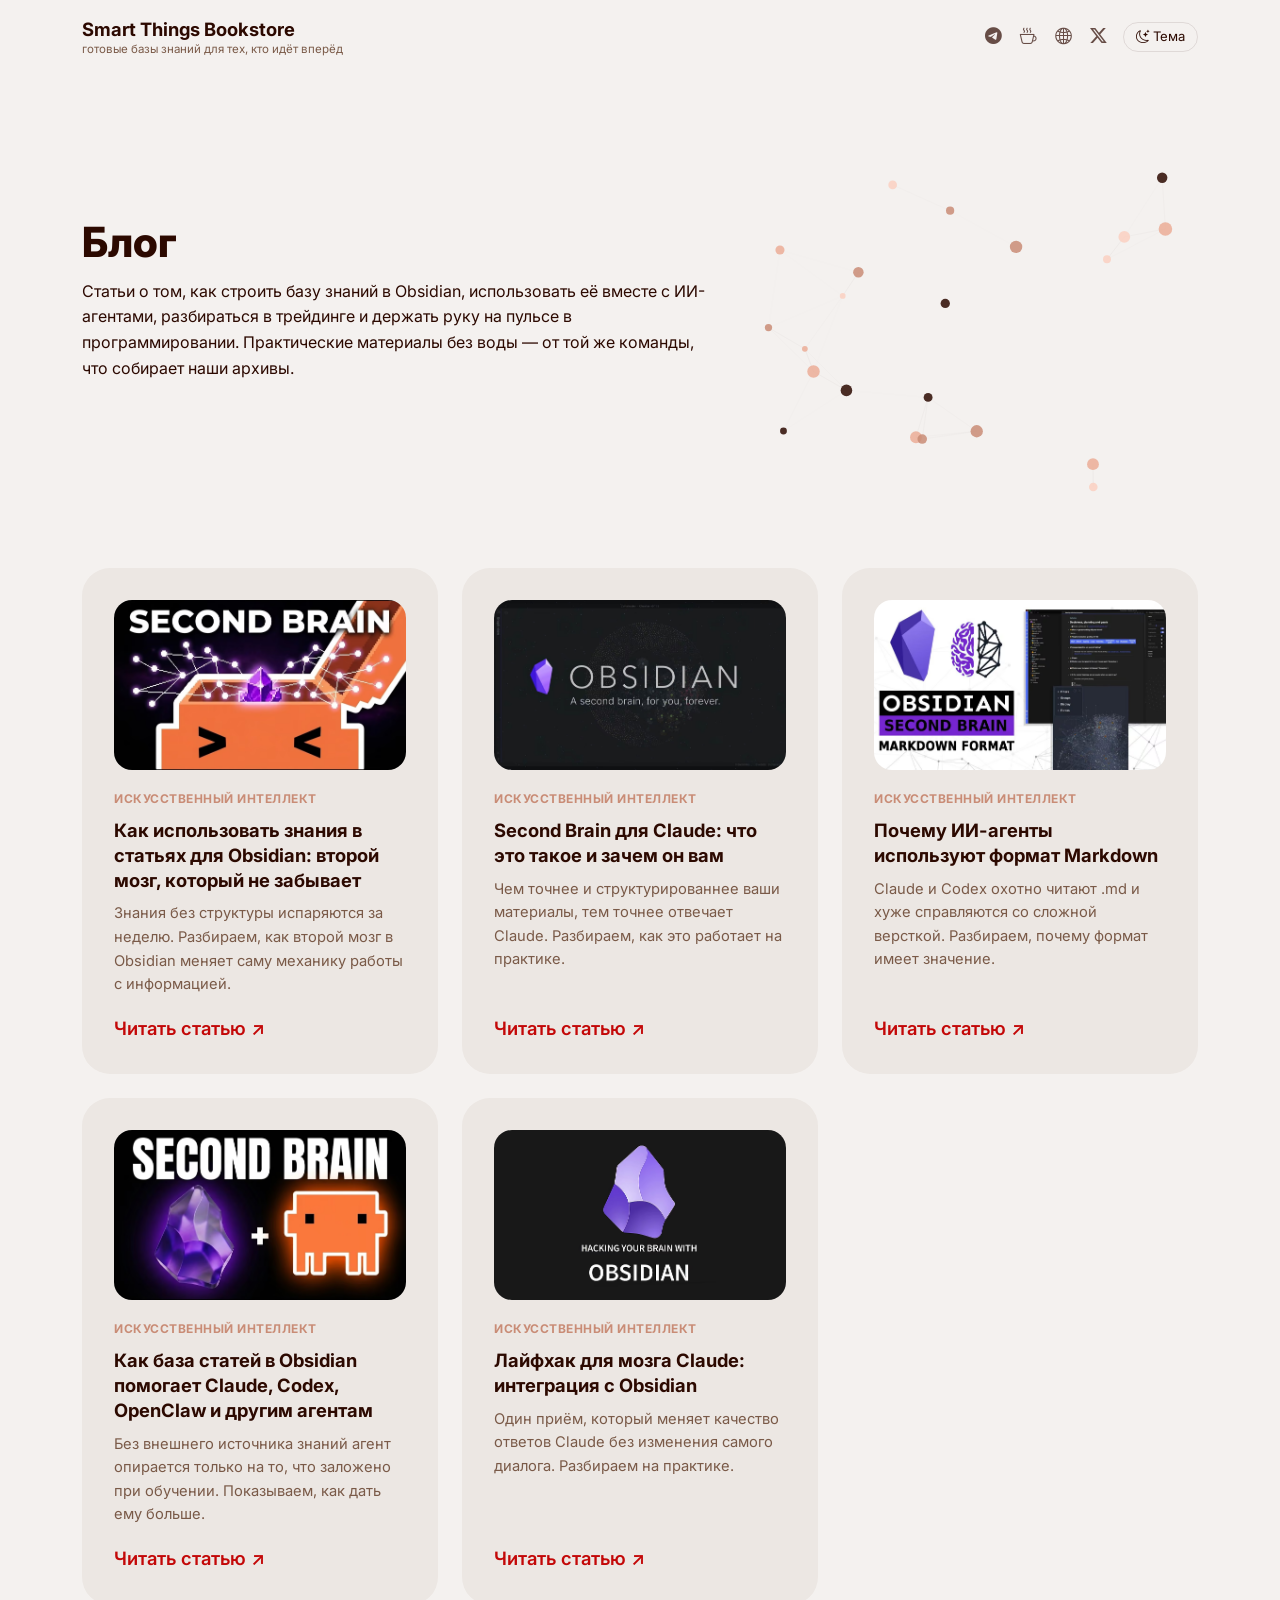
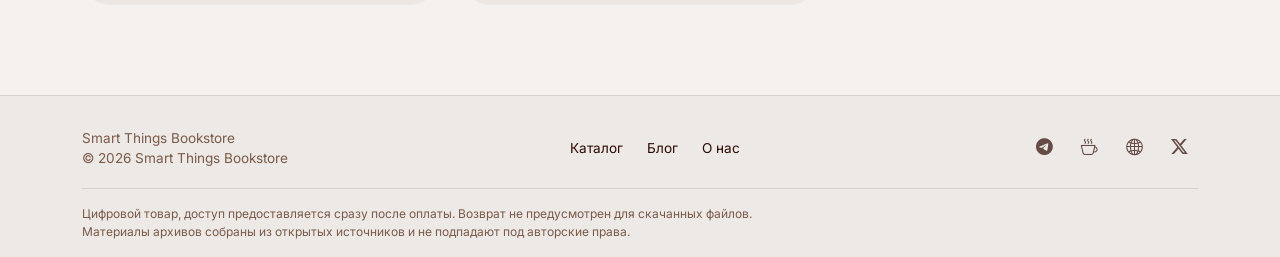
==== blog/index.html @ 9b72b2f5 "Summary Blog building 01" ====
<!DOCTYPE html>
<html lang="ru">
<head>
<!-- Google Tag Manager -->
<script>(function(w,d,s,l,i){w[l]=w[l]||[];w[l].push({'gtm.start':
new Date().getTime(),event:'gtm.js'});var f=d.getElementsByTagName(s)[0],
j=d.createElement(s),dl=l!='dataLayer'?'&l='+l:'';j.async=true;j.src=
'https://www.googletagmanager.com/gtm.js?id='+i+dl;f.parentNode.insertBefore(j,f);
})(window,document,'script','dataLayer','GTM-MWCF3CTQ');</script>
<!-- End Google Tag Manager -->
<!-- Google tag (gtag.js) -->
<script async src="https://www.googletagmanager.com/gtag/js?id=G-NZB8XPNJS3"></script>
<script>
  window.dataLayer = window.dataLayer || [];
  function gtag(){dataLayer.push(arguments);}
  gtag('js', new Date());
  gtag('config', 'G-NZB8XPNJS3');
</script>
<meta charset="UTF-8">
<meta name="viewport" content="width=device-width, initial-scale=1.0">
<script>document.documentElement.setAttribute('data-theme', localStorage.getItem('theme') || 'light');</script>
<title>Блог Smart Things Bookstore — статьи об ИИ, трейдинге и программировании</title>
<meta name="description" content="Блог Smart Things Bookstore: практические статьи об искусственном интеллекте, Obsidian, трейдинге и программировании.">
<link rel="icon" type="image/png" href="/img/favicon-96x96.png" sizes="96x96" />
<link rel="icon" type="image/svg+xml" href="/img/favicon.svg" />
<link rel="shortcut icon" href="/img/favicon.ico" />
<link rel="apple-touch-icon" sizes="180x180" href="/img/apple-touch-icon.png" />
<meta name="apple-mobile-web-app-title" content="eBook RU" />
<link rel="manifest" href="/img/site.webmanifest" />
<link rel="preconnect" href="https://fonts.googleapis.com">
<link rel="preconnect" href="https://fonts.gstatic.com" crossorigin>
<link href="https://fonts.googleapis.com/css2?family=Inter:wght@400;500;600;700;800&display=optional" rel="stylesheet">
<link href="https://cdn.jsdelivr.net/npm/bootstrap@5.3.3/dist/css/bootstrap.min.css" rel="stylesheet">
<link rel="stylesheet" href="https://cdn.jsdelivr.net/npm/bootstrap-icons@1.11.3/font/bootstrap-icons.css">
<link rel="stylesheet" href="../style.css">
<script type="application/ld+json">
{
  "@context": "https://schema.org",
  "@graph": [
    {
      "@type": "Blog",
      "name": "Блог Smart Things Bookstore",
      "url": "https://ebookru.github.io/blog/index.html"
    },
    {
      "@type": "BreadcrumbList",
      "itemListElement": [
        { "@type": "ListItem", "position": 1, "name": "Каталог", "item": "https://ebookru.github.io/" },
        { "@type": "ListItem", "position": 2, "name": "Блог", "item": "https://ebookru.github.io/blog/index.html" }
      ]
    },
    {
      "@type": "ItemList",
      "itemListElement": [
        { "@type": "ListItem", "position": 1, "url": "https://ebookru.github.io/blog/01-vtoroy-mozg-obsidian.html", "name": "Как использовать знания в статьях для Obsidian: второй мозг, который не забывает" },
        { "@type": "ListItem", "position": 2, "url": "https://ebookru.github.io/blog/02-second-brain-claude.html", "name": "Second Brain для Claude: что это такое и зачем он вам" },
        { "@type": "ListItem", "position": 3, "url": "https://ebookru.github.io/blog/03-md-format-ii-agenty.html", "name": "Почему ИИ-агенты используют формат Markdown" },
        { "@type": "ListItem", "position": 4, "url": "https://ebookru.github.io/blog/04-baza-statey-dlya-agentov.html", "name": "Как база статей в Obsidian помогает Claude, Codex, OpenClaw и другим агентам" },
        { "@type": "ListItem", "position": 5, "url": "https://ebookru.github.io/blog/05-layfhak-claude-obsidian.html", "name": "Лайфхак для мозга Claude: интеграция с Obsidian" }
      ]
    }
  ]
}
</script>
<!-- Yandex.Metrika counter -->
<script type="text/javascript">
    (function(m,e,t,r,i,k,a){
        m[i]=m[i]||function(){(m[i].a=m[i].a||[]).push(arguments)};
        m[i].l=1*new Date();
        for (var j = 0; j < document.scripts.length; j++) {if (document.scripts[j].src === r) { return; }}
        k=e.createElement(t),a=e.getElementsByTagName(t)[0],k.async=1,k.src=r,a.parentNode.insertBefore(k,a)
    })(window, document,'script','https://mc.webvisor.org/metrika/tag_ww.js?id=110765491', 'ym');

    ym(110765491, 'init', {ssr:true, webvisor:true, clickmap:true, ecommerce:"dataLayer", referrer: document.referrer, url: location.href, accurateTrackBounce:true, trackLinks:true});
</script>
<noscript><div><img src="https://mc.yandex.ru/watch/110765491" style="position:absolute; left:-9999px;" alt="" /></div></noscript>
<!-- /Yandex.Metrika counter -->
</head>
<body itemscope itemtype="https://schema.org/Blog">
<meta itemprop="keywords" content="блог smart things bookstore, статьи об искусственном интеллекте, obsidian vault, second brain obsidian, промпты для ии агентов, ии агенты обучение, монетизация с помощью ии, бизнес на ии, статья об ии на русском, книги по трейдингу, книги для программистов, цифровой товар, скачать электронную книгу">
<!-- Google Tag Manager (noscript) -->
<noscript><iframe src="https://www.googletagmanager.com/ns.html?id=GTM-MWCF3CTQ"
height="0" width="0" style="display:none;visibility:hidden"></iframe></noscript>
<!-- End Google Tag Manager (noscript) -->

<nav class="navbar navbar-expand py-3">
  <div class="container d-flex justify-content-between align-items-center">
    <a href="../index.html" class="text-decoration-none">
      <span class="brand-name">Smart Things Bookstore</span>
      <span class="brand-tagline">готовые базы знаний для тех, кто идёт вперёд</span>
    </a>
    <div class="d-flex align-items-center">
      <div class="social-icons">
        <a href="#" title="Telegram" aria-label="Telegram"><i class="bi bi-telegram"></i></a>
        <a href="#" title="Boosty" aria-label="Boosty"><i class="bi bi-cup-hot"></i></a>
        <a href="#" title="Bastyon" aria-label="Bastyon"><i class="bi bi-globe2"></i></a>
        <a href="#" title="X" aria-label="X (Twitter)"><i class="bi bi-twitter-x"></i></a>
      </div>
      <button class="theme-toggle" id="themeToggle"><i class="bi bi-moon-stars"></i> Тема</button>
    </div>
  </div>
</nav>

<main>
<header class="hero blog-hero">
  <div class="container hero-inner">
    <div class="row align-items-center g-5">
      <div class="col-lg-7">
        <h1>Блог</h1>
        <p class="hero-desc">Статьи о том, как строить базу знаний в Obsidian, использовать её вместе с ИИ-агентами, разбираться в трейдинге и держать руку на пульсе в программировании. Практические материалы без воды — от той же команды, что собирает наши архивы.</p>
      </div>
      <div class="col-lg-5">
        <div class="graph-wrap">
          <svg id="graphSvg" viewBox="0 0 500 420"></svg>
        </div>
      </div>
    </div>
  </div>
</header>

<section class="blog-list-section">
  <div class="container">
    <div class="row g-4">
      <div class="col-md-4 col-sm-6">
        <div class="blog-card">
          <img src="../img/blog-art-ai-01.avif" class="blog-card-img" alt="Второй мозг для Obsidian">
          <div class="blog-cat">Искусственный интеллект</div>
          <h3>Как использовать знания в статьях для Obsidian: второй мозг, который не забывает</h3>
          <p class="blog-excerpt">Знания без структуры испаряются за неделю. Разбираем, как второй мозг в Obsidian меняет саму механику работы с информацией.</p>
          <a href="01-vtoroy-mozg-obsidian.html" class="link-more" aria-label="Читать статью «Как использовать знания в статьях для Obsidian»">Читать статью ↗</a>
        </div>
      </div>
      <div class="col-md-4 col-sm-6">
        <div class="blog-card">
          <img src="../img/blog-art-ai-02.avif" class="blog-card-img" alt="Second Brain для Claude">
          <div class="blog-cat">Искусственный интеллект</div>
          <h3>Second Brain для Claude: что это такое и зачем он вам</h3>
          <p class="blog-excerpt">Чем точнее и структурированнее ваши материалы, тем точнее отвечает Claude. Разбираем, как это работает на практике.</p>
          <a href="02-second-brain-claude.html" class="link-more" aria-label="Читать статью «Second Brain для Claude»">Читать статью ↗</a>
        </div>
      </div>
      <div class="col-md-4 col-sm-6">
        <div class="blog-card">
          <img src="../img/blog-art-ai-03.avif" class="blog-card-img" alt="Markdown и ИИ-агенты">
          <div class="blog-cat">Искусственный интеллект</div>
          <h3>Почему ИИ-агенты используют формат Markdown</h3>
          <p class="blog-excerpt">Claude и Codex охотно читают .md и хуже справляются со сложной версткой. Разбираем, почему формат имеет значение.</p>
          <a href="03-md-format-ii-agenty.html" class="link-more" aria-label="Читать статью «Почему ИИ-агенты используют формат Markdown»">Читать статью ↗</a>
        </div>
      </div>
      <div class="col-md-4 col-sm-6">
        <div class="blog-card">
          <img src="../img/blog-art-ai-04.avif" class="blog-card-img" alt="База статей для ИИ-агентов">
          <div class="blog-cat">Искусственный интеллект</div>
          <h3>Как база статей в Obsidian помогает Claude, Codex, OpenClaw и другим агентам</h3>
          <p class="blog-excerpt">Без внешнего источника знаний агент опирается только на то, что заложено при обучении. Показываем, как дать ему больше.</p>
          <a href="04-baza-statey-dlya-agentov.html" class="link-more" aria-label="Читать статью «Как база статей в Obsidian помогает агентам»">Читать статью ↗</a>
        </div>
      </div>
      <div class="col-md-4 col-sm-6">
        <div class="blog-card">
          <img src="../img/blog-art-ai-05.avif" class="blog-card-img" alt="Интеграция Claude и Obsidian">
          <div class="blog-cat">Искусственный интеллект</div>
          <h3>Лайфхак для мозга Claude: интеграция с Obsidian</h3>
          <p class="blog-excerpt">Один приём, который меняет качество ответов Claude без изменения самого диалога. Разбираем на практике.</p>
          <a href="05-layfhak-claude-obsidian.html" class="link-more" aria-label="Читать статью «Лайфхак для мозга Claude»">Читать статью ↗</a>
        </div>
      </div>
    </div>
  </div>
</section>
</main>

<footer>
  <div class="container">
    <div class="d-flex flex-wrap justify-content-between align-items-center">
      <div>Smart Things Bookstore<br>© 2026 Smart Things Bookstore</div>
      <div>
        <a href="../index.html#catalog">Каталог</a>
        <a href="index.html">Блог</a>
        <a href="../index.html">О нас</a>
      </div>
      <div class="social-icons">
        <a href="#" aria-label="Telegram"><i class="bi bi-telegram"></i></a>
        <a href="#" aria-label="Boosty"><i class="bi bi-cup-hot"></i></a>
        <a href="#" aria-label="Bastyon"><i class="bi bi-globe2"></i></a>
        <a href="#" aria-label="X (Twitter)"><i class="bi bi-twitter-x"></i></a>
      </div>
    </div>
    <div class="footer-legal">
      Цифровой товар, доступ предоставляется сразу после оплаты. Возврат не предусмотрен для скачанных файлов.<br>
      Материалы архивов собраны из открытых источников и не подпадают под авторские права.
    </div>
  </div>
</footer>

<script src="../script.js" defer></script>

</body>
</html>
---- style.css ----
:root {
  --bg: #F4F1EF;
  --bg-alt: #FAD0C1;
  --bg-secondary: #EDE9E6;
  --card-bg: #ECE7E3;
  --accent: #EBAD97;
  --accent2: #C98C76;
  --text: #2C0900;
  --text-muted: #7a5a48;
  --border: rgba(44,9,0,0.10);
  --surface: #ffffff;
}
[data-theme="dark"] {
  --bg: #3a3230;
  --bg-alt: #C79E90;
  --bg-secondary: #4a3e3a;
  --card-bg: #4a3e3a;
  --accent: #A87362;
  --accent2: #875140;
  --text: #f2e9e5;
  --text-muted: #cbb9b0;
  --border: rgba(242,233,229,0.12);
  --surface: #574a45;
}
* { font-family: 'Inter', -apple-system, sans-serif; }
body {
  background: var(--bg);
  color: var(--text);
  transition: background 0.3s ease, color 0.3s ease;
  overflow-x: hidden;
}
.navbar { background: transparent !important; }
.brand-name { font-weight: 700; font-size: 1.15rem; color: var(--text); }
.brand-tagline { font-size: 0.72rem; color: var(--text-muted); display: block; margin-top: -3px; }
.social-icons a {
  color: var(--text); font-size: 1.05rem; margin-left: 14px;
  text-decoration: none; opacity: 0.7; transition: opacity 0.2s;
}
.social-icons a:hover { opacity: 1; }
.theme-toggle {
  border: 1px solid var(--border); background: transparent; color: var(--text);
  border-radius: 20px; padding: 4px 12px; font-size: 0.82rem; margin-left: 16px;
}

/* --- Минималистичный hero --- */
.hero { position: relative; padding: 2em 0; overflow: hidden; }
.hero-inner { position: relative; z-index: 2; }
.hero h1 {
  font-weight: 800;
  font-size: 3.5em;
  line-height: 1.1;
  margin-bottom: .25em;
}
.hero p.hero-desc {
  font-size: 1rem;
  color: var(--text);
  max-width: 800px;
  line-height: 1.6;
}
.hero p.lead {
  font-size: 0.95rem;
  color: var(--text-muted);
  max-width: 640px;
  margin-top: 18px;
}
.btn-brand {
  background: var(--text);
  border: none;
  color: var(--bg);
  font-weight: 600;
  padding: 12px 30px;
  border-radius: 999px;
  margin-top: 20px;
}
.btn-brand:hover { background: var(--accent2); color: #fff; }

.disclaimer-badge {
  display: inline-flex;
  align-items: center;
  gap: 8px;
  background: var(--surface);
  border: 1px solid var(--border);
  border-radius: 999px;
  padding: 8px 16px;
  font-size: 0.82rem;
  color: var(--text-muted);
  margin-top: 16px;
}
.disclaimer-badge i { color: var(--accent2); font-size: 0.95rem; }

/* --- Живой граф --- */
.graph-wrap { width: 100%; height: 420px; }
#graphSvg { width: 100%; height: 100%; }
.graph-node { transition: r 0.3s ease; }
.graph-edge { stroke: var(--border); stroke-width: 1; }
@media (max-width: 991px) { .graph-wrap { height: 260px; margin-top: 20px; } }

.catalog-section { padding: 30px 0 90px; position: relative; z-index: 2; }

/* --- Карточки товаров (центрированные, скруглённые) --- */
.product-card {
  background: var(--card-bg);
  border-radius: 32px;
  padding: 48px 28px;
  height: 100%;
  min-height: 420px;
  text-align: center;
  display: flex;
  flex-direction: column;
  align-items: center;
  justify-content: flex-start;
  transition: transform 0.25s ease;
}
.product-card h3 { min-height: 62px; display: flex; align-items: center; }
.product-card .product-price-label { min-height: 42px; display: flex; align-items: center; }
.product-card .btn-buy { margin-top: auto; }
.product-card:hover { transform: translateY(-6px); }
.product-icon {
  width: 64px; height: 64px;
  display: flex; align-items: center; justify-content: center;
  background: var(--accent);
  border-radius: 18px;
  font-size: 1.7rem;
  color: #fff;
  margin-bottom: 20px;
}
.product-card h3 { font-size: 1.25rem; font-weight: 700; margin-bottom: 10px; }
.link-more {
  font-size: 1.15rem;
  color: #c30808;
  text-decoration: none;
  font-weight: 600;
  margin-bottom: 18px;
}
[data-theme="dark"] .link-more { color: #ffe098; }
.link-more:hover { text-decoration: underline; }
.product-price-label { font-size: 0.85rem; color: var(--text-muted); margin-bottom: 4px; line-height: 1.5; }
.product-price-value { font-size: 2rem; font-weight: 800; color: var(--text); margin-bottom: 20px; }
.btn-buy {
  background: #5b281b;
  color: var(--bg);
  border: none;
  border-radius: 15px;
  padding: 16px 56px;
  font-weight: 600;
  display: inline-block;
  text-decoration: none;
}
.btn-buy:hover { background: #a92909; color: #fff; }
.btn-buy:disabled { opacity: 0.4; }
[data-theme="dark"] .btn-buy { background: #510808; color: #f5f5f5; }
[data-theme="dark"] .btn-buy:hover { background: #d20000; color: #f5f5f5; }

footer {
  background: var(--bg-secondary);
  border-top: 1px solid var(--border);
  padding: 32px 0 16px;
  font-size: 0.85rem;
  color: var(--text-muted);
}
footer a { color: var(--text); text-decoration: none; margin: 0 10px; }
.footer-legal {
  font-size: 0.75rem; margin-top: 20px;
  border-top: 1px solid var(--border); padding-top: 16px;
}

/* ==================================================
   Внутренние страницы товаров (product-*.html)
   ================================================== */
.breadcrumb-nav { font-size: 0.85rem; color: var(--text-muted); padding: 10px 0 20px; }
.breadcrumb-nav a { color: var(--text-muted); text-decoration: none; }

.hero-panel { background: var(--bg-secondary); border-radius: 32px; padding: 56px; }
h1.product-title { font-weight: 800; font-size: 2rem; line-height: 1.3; letter-spacing: -0.5px; max-width: 480px; }
.product-subtitle { color: var(--text-muted); font-size: 1rem; margin-top: 18px; max-width: 460px; }
.hero-panel .btn-brand { padding: 12px 28px; margin-top: 26px; display: inline-block; }
.btn-trial {
  display: inline-block; margin-top: 26px; margin-left: 14px;
  padding: 12px 24px; border-radius: 999px; border: 1px solid var(--border);
  color: var(--text-muted); text-decoration: none; font-size: 0.9rem; font-weight: 500;
}
.btn-trial:hover { border-color: var(--accent2); color: var(--accent2); }
[data-theme="dark"] .btn-trial { color: #fff; border-color: #ff1500; }
[data-theme="dark"] .btn-trial:hover { color: #fff; border-color: #ff1500; background: #ff1500; }

.demo-mock {
  background: var(--surface);
  border-radius: 24px;
  padding: 24px;
  box-shadow: 0 20px 50px rgba(44,9,0,0.08);
}
.demo-mock .mock-row {
  display: flex; align-items: center; justify-content: space-between;
  padding: 10px 6px; border-bottom: 1px solid var(--border); font-size: 0.85rem;
}
.demo-mock .mock-icon {
  width: 34px; height: 34px; border-radius: 8px;
  background: linear-gradient(135deg, var(--accent), var(--accent2));
  margin-right: 10px; flex-shrink: 0;
}
.demo-caption { text-align: center; font-size: 0.78rem; color: var(--text-muted); margin-top: 14px; }

.info-panel-section { padding: 50px 0 0; }
.info-panel {
  background: var(--card-bg);
  border-radius: 32px;
  padding: 48px;
}
.info-panel .info-title {
  font-weight: 800;
  font-size: 1.8rem;
  letter-spacing: -0.3px;
  margin-bottom: 20px;
}
.info-panel p {
  color: var(--text-muted);
  font-size: 1rem;
  line-height: 1.7;
  margin-bottom: 16px;
}
.info-callout {
  background: var(--surface);
  border-left: 4px solid var(--accent2);
  border-radius: 16px;
  padding: 24px 28px;
  margin: 28px 0;
  box-shadow: 0 20px 50px rgba(44,9,0,0.08);
}
.info-callout h4 {
  color: var(--accent2);
  font-weight: 800;
  font-size: 1.2rem;
  margin-bottom: 12px;
}
.info-callout p:last-child { margin-bottom: 0; }
.info-steps { margin-top: 8px; }
.info-steps h4 {
  font-weight: 800;
  font-size: 1.2rem;
  margin-bottom: 12px;
  color: var(--text);
}

.split-section { padding: 70px 0; border-top: 1px solid var(--border); }
.split-section .row { position: relative; }
.split-section .divider {
  position: absolute; left: 50%; top: 0; bottom: 0; width: 1px;
  background: var(--border); display: none;
}
@media (min-width: 768px) { .split-section .divider { display: block; } }
.split-title, .paragraph_name { font-weight: 800; font-size: 1.7rem; letter-spacing: -0.3px; margin-bottom: 16px; }
.split-text { color: var(--text-muted); font-size: 1rem; line-height: 1.7; }
.spl-tex { padding: 1em 0 0; text-align: center; font-size: 1.45em; color: var(--text-muted); }
.spl-tex a { color: var(--accent2); }
.spl-tex a:hover { color: var(--bs-red); }

.categories-list { display: flex; flex-wrap: wrap; gap: 10px; margin-top: 16px; }
.categories-list span { background: var(--card-bg); border-radius: 999px; padding: 8px 16px; font-size: 0.85rem; color: var(--text); }

.stats-panel { background: var(--surface); border-radius: 24px; padding: 32px; box-shadow: 0 20px 50px rgba(44,9,0,0.08); height: 100%; }
.stats-panel .stat-row { display: flex; align-items: center; justify-content: space-between; padding: 14px 4px; border-bottom: 1px solid var(--border); }
.stats-panel .stat-row:last-child { border-bottom: none; }
.stats-panel .stat-value { font-weight: 800; font-size: 1.3rem; color: var(--accent2); }
.stats-panel .stat-label { font-size: 0.9rem; color: var(--text); }
[data-theme="dark"] .stats-panel { background: var(--card-bg); }
[data-theme="dark"] .stats-panel .stat-value { color: var(--bg-alt); }
[data-theme="dark"] .stats-panel .stat-label { color: #f2e9e5; }

.steps { display: flex; gap: 20px; flex-wrap: wrap; margin-top: 10px; }
.step { background: var(--card-bg); border-radius: 20px; padding: 22px; flex: 1; min-width: 180px; }
.step-num { color: var(--accent2); font-weight: 800; font-size: 1.4rem; }

.buy-box { background: var(--bg-secondary); border-radius: 32px; padding: 40px; text-align: center; margin: 20px 0 40px; }
.buy-price { font-size: 1.5rem; font-weight: 800; margin-bottom: 18px; }
.buy-price .buy-amount { font-size: 1.8em; }
.btn-pay { display: inline-block; text-decoration: none; border: none; border-radius: 999px; padding: 14px 25px; font-weight: 600; margin: 8px; color: #fff; font-size: 1.35em; }
.btn-pay.crypto { background: #950301; }
.btn-pay.crypto:hover { background: #cb1816; }
[data-theme="dark"] .btn-pay.crypto { background: #570d0c; }
[data-theme="dark"] .btn-pay.crypto:hover { background: #ff1500; }
.btn-pay.cards { background: #d15210; }
.btn-pay.cards:hover { background: #ff0c0c; }
.buy-note { font-size: 0.82rem; color: var(--text-muted); margin-top: 14px; }

.accordion-item { background: transparent; border: none; border-bottom: 1px solid var(--border); }
.accordion-button { background: transparent; color: var(--text); font-weight: 500; box-shadow: none; padding: 18px 4px; }
.accordion-button:not(.collapsed) { background: transparent; color: var(--accent2); box-shadow: none; }
.accordion-body { color: var(--text-muted); padding: 0 4px 18px; }

.scan-carousel { border-radius: 24px; overflow: hidden; box-shadow: 0 20px 50px rgba(44,9,0,0.08); background: var(--surface); }
.scan-carousel .carousel-item img { width: 100%; height: 340px; object-fit: cover; cursor: zoom-in; }
.scan-carousel .carousel-control-prev, .scan-carousel .carousel-control-next { width: 44px; }
.scan-carousel .carousel-control-prev-icon, .scan-carousel .carousel-control-next-icon { background-color: rgba(44,9,0,0.55); border-radius: 50%; padding: 18px; }
.scan-carousel .carousel-indicators [data-bs-target] { background-color: var(--accent2); }

.lightbox-overlay {
  position: fixed; inset: 0; background: rgba(0,0,0,0.85); z-index: 2000;
  display: none; align-items: center; justify-content: center; padding: 30px;
}
.lightbox-overlay.active { display: flex; }
.lightbox-overlay img { max-width: 90vw; max-height: 90vh; border-radius: 12px; }
.lightbox-close { position: absolute; top: 20px; right: 30px; color: #fff; font-size: 2rem; cursor: pointer; background: none; border: none; }
.lightbox-nav { position: absolute; top: 50%; transform: translateY(-50%); color: #fff; font-size: 2.5rem; cursor: pointer; background: none; border: none; padding: 10px 16px; }
.lightbox-prev { left: 10px; }
.lightbox-next { right: 10px; }

/* ==================================================
   Блог
   ================================================== */
.blog-hero { padding: 1.5em 0 2.5em; }
.blog-hero h1 { font-weight: 800; font-size: 2.6em; line-height: 1.15; margin-bottom: .3em; }
.blog-hero p.hero-desc { font-size: 1rem; color: var(--text); max-width: 700px; line-height: 1.6; }

.blog-list-section { padding: 10px 0 90px; }
.blog-card {
  background: var(--card-bg);
  border-radius: 28px;
  padding: 32px;
  height: 100%;
  display: flex;
  flex-direction: column;
  transition: transform 0.25s ease;
}
.blog-card:hover { transform: translateY(-6px); }
.blog-card .blog-card-img {
  width: 100%; height: 170px; object-fit: cover;
  border-radius: 18px; margin-bottom: 20px;
}
.blog-card .blog-cat {
  font-size: 0.75rem; text-transform: uppercase; letter-spacing: 0.5px;
  color: var(--accent2); font-weight: 700; margin-bottom: 10px;
}
.blog-card h3 { font-size: 1.15rem; font-weight: 700; margin-bottom: 10px; line-height: 1.35; }
.blog-card p.blog-excerpt { color: var(--text-muted); font-size: 0.92rem; line-height: 1.6; flex: 1; margin-bottom: 18px; }
.blog-card .link-more { margin-bottom: 0; }

.article-header { padding: 1.5em 0 0; }
.article-header h1 { font-weight: 800; font-size: 2.1em; line-height: 1.25; max-width: 780px; }
.article-cat { font-size: 0.8rem; text-transform: uppercase; letter-spacing: 0.5px; color: var(--accent2); font-weight: 700; margin-bottom: 14px; }
.article-cover {
  width: 100%; max-height: 420px; object-fit: cover;
  border-radius: 28px; margin: 28px 0 8px;
  box-shadow: 0 20px 50px rgba(44,9,0,0.08);
}

.article-body { max-width: 780px; margin: 24px 0 0; }
.article-body p { color: var(--text); font-size: 1.05rem; line-height: 1.8; margin-bottom: 22px; }

.article-links {
  max-width: 780px;
  margin-top: 20px; padding-top: 24px;
  border-top: 1px solid var(--border);
}
.article-links .article-cta {
  display: inline-block; background: var(--text); color: var(--bg);
  border-radius: 999px; padding: 12px 28px; font-weight: 600; text-decoration: none; margin-bottom: 16px;
}
.article-links .article-cta:hover { background: var(--accent2); color: #fff; }
.article-links .article-next { display: block; color: var(--text-muted); font-size: 0.92rem; }
.article-links .article-next a { color: var(--accent2); font-weight: 600; text-decoration: none; }
.article-links .article-next a:hover { text-decoration: underline; }

@media (max-width: 767px) {
  .blog-hero h1 { font-size: 2em; }
  .article-header h1 { font-size: 1.6em; }
}
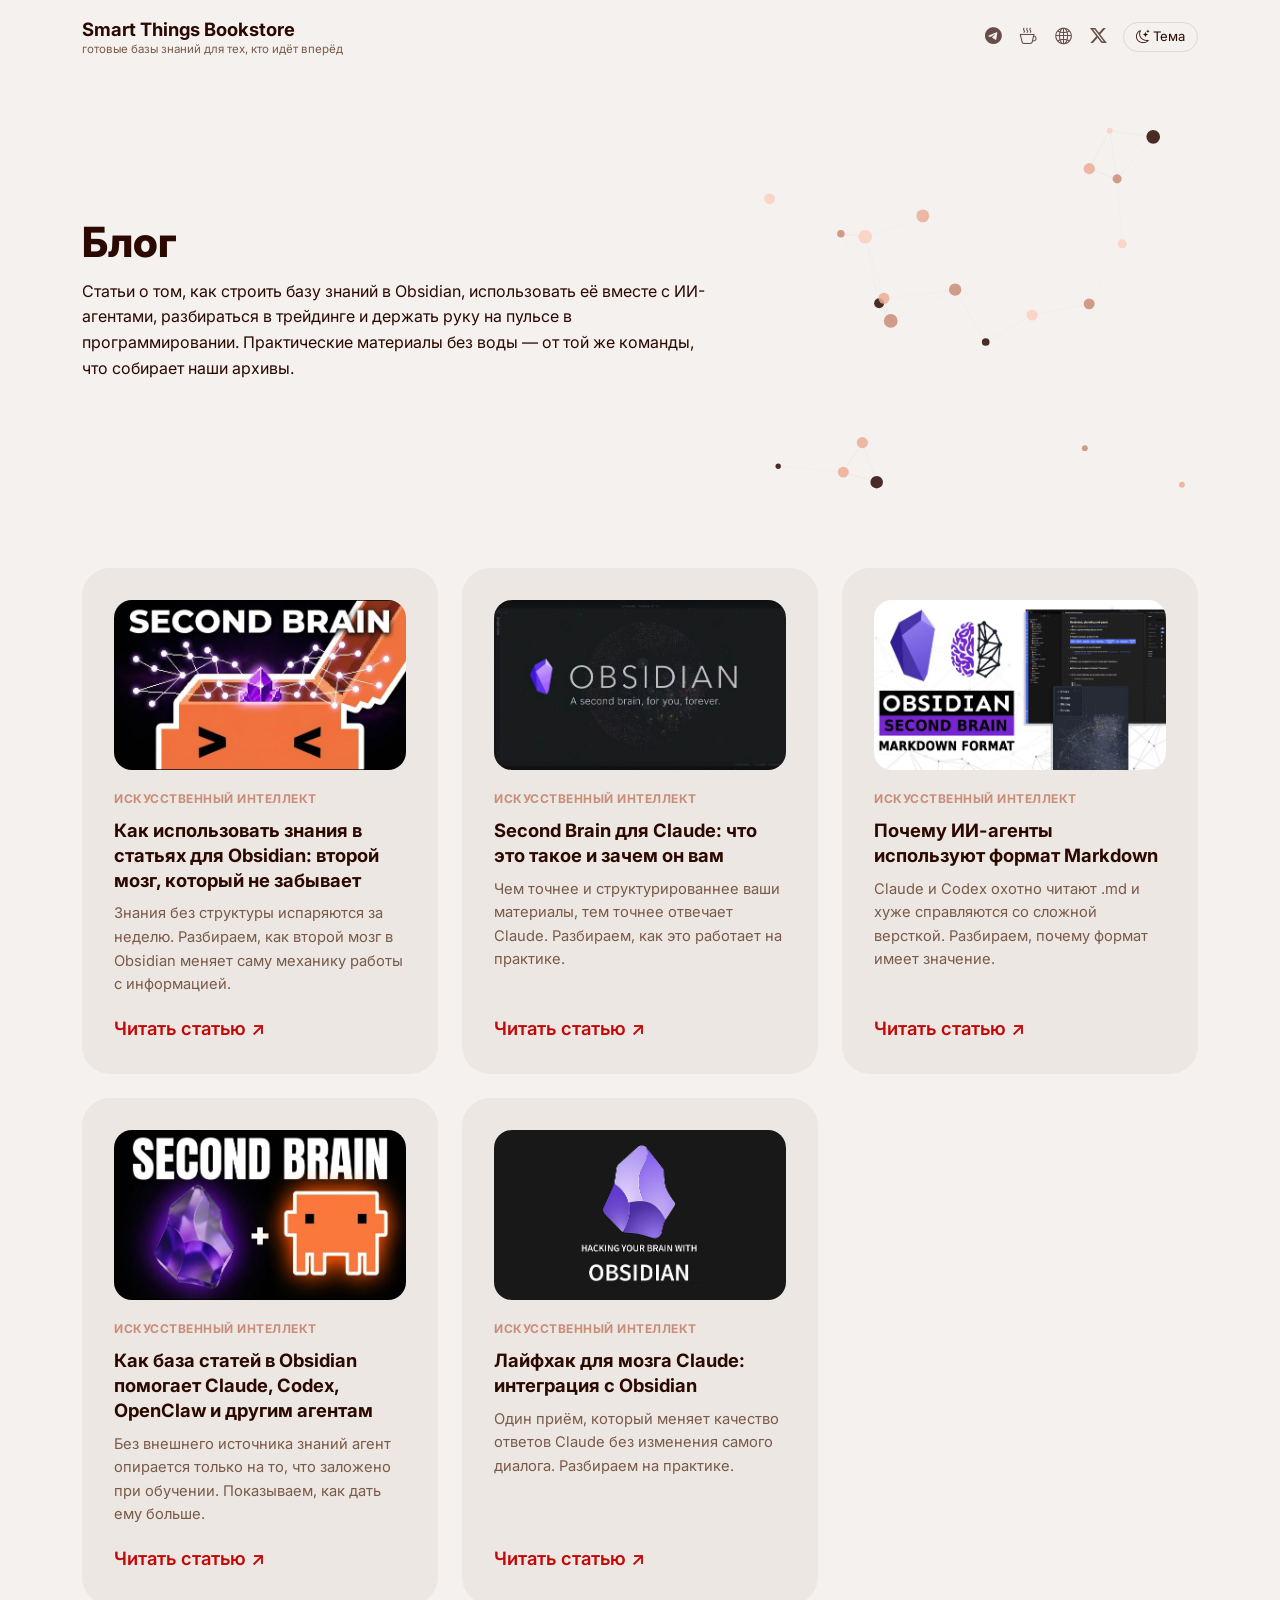
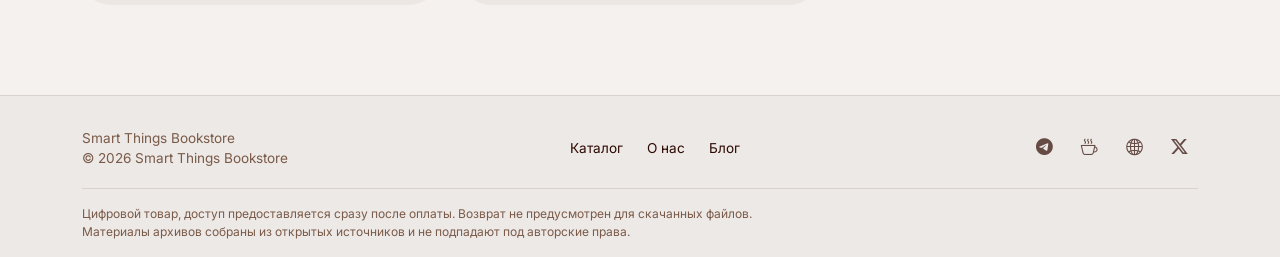
==== commit 9cb3a6fe: "Summary web dev" ====
--- a/blog/index.html
+++ b/blog/index.html
@@ -1,4 +1,4 @@
-<!DOCTYPE html>
+﻿<!DOCTYPE html>
 <html lang="ru">
 <head>
 <!-- Google Tag Manager -->
@@ -177,8 +177,8 @@
       <div>Smart Things Bookstore<br>© 2026 Smart Things Bookstore</div>
       <div>
         <a href="../index.html#catalog">Каталог</a>
+        <a href="../index.html#">О нас</a>
         <a href="index.html">Блог</a>
-        <a href="../index.html">О нас</a>
       </div>
       <div class="social-icons">
         <a href="#" aria-label="Telegram"><i class="bi bi-telegram"></i></a>
--- a/style.css
+++ b/style.css
@@ -1,4 +1,4 @@
-:root {
+﻿:root {
   --bg: #F4F1EF;
   --bg-alt: #FAD0C1;
   --bg-secondary: #EDE9E6;
@@ -338,16 +338,17 @@
 .article-header h1 { font-weight: 800; font-size: 2.1em; line-height: 1.25; max-width: 780px; }
 .article-cat { font-size: 0.8rem; text-transform: uppercase; letter-spacing: 0.5px; color: var(--accent2); font-weight: 700; margin-bottom: 14px; }
 .article-cover {
-  width: 100%; max-height: 420px; object-fit: cover;
+  width: 100%; height: auto; max-width: 1280px;
+  box-sizing: border-box;
   border-radius: 28px; margin: 28px 0 8px;
   box-shadow: 0 20px 50px rgba(44,9,0,0.08);
 }
 
-.article-body { max-width: 780px; margin: 24px 0 0; }
+.article-body { width: 100%; box-sizing: border-box; margin: 24px 0 0; }
 .article-body p { color: var(--text); font-size: 1.05rem; line-height: 1.8; margin-bottom: 22px; }
 
 .article-links {
-  max-width: 780px;
+  width: 100%; box-sizing: border-box;
   margin-top: 20px; padding-top: 24px;
   border-top: 1px solid var(--border);
 }
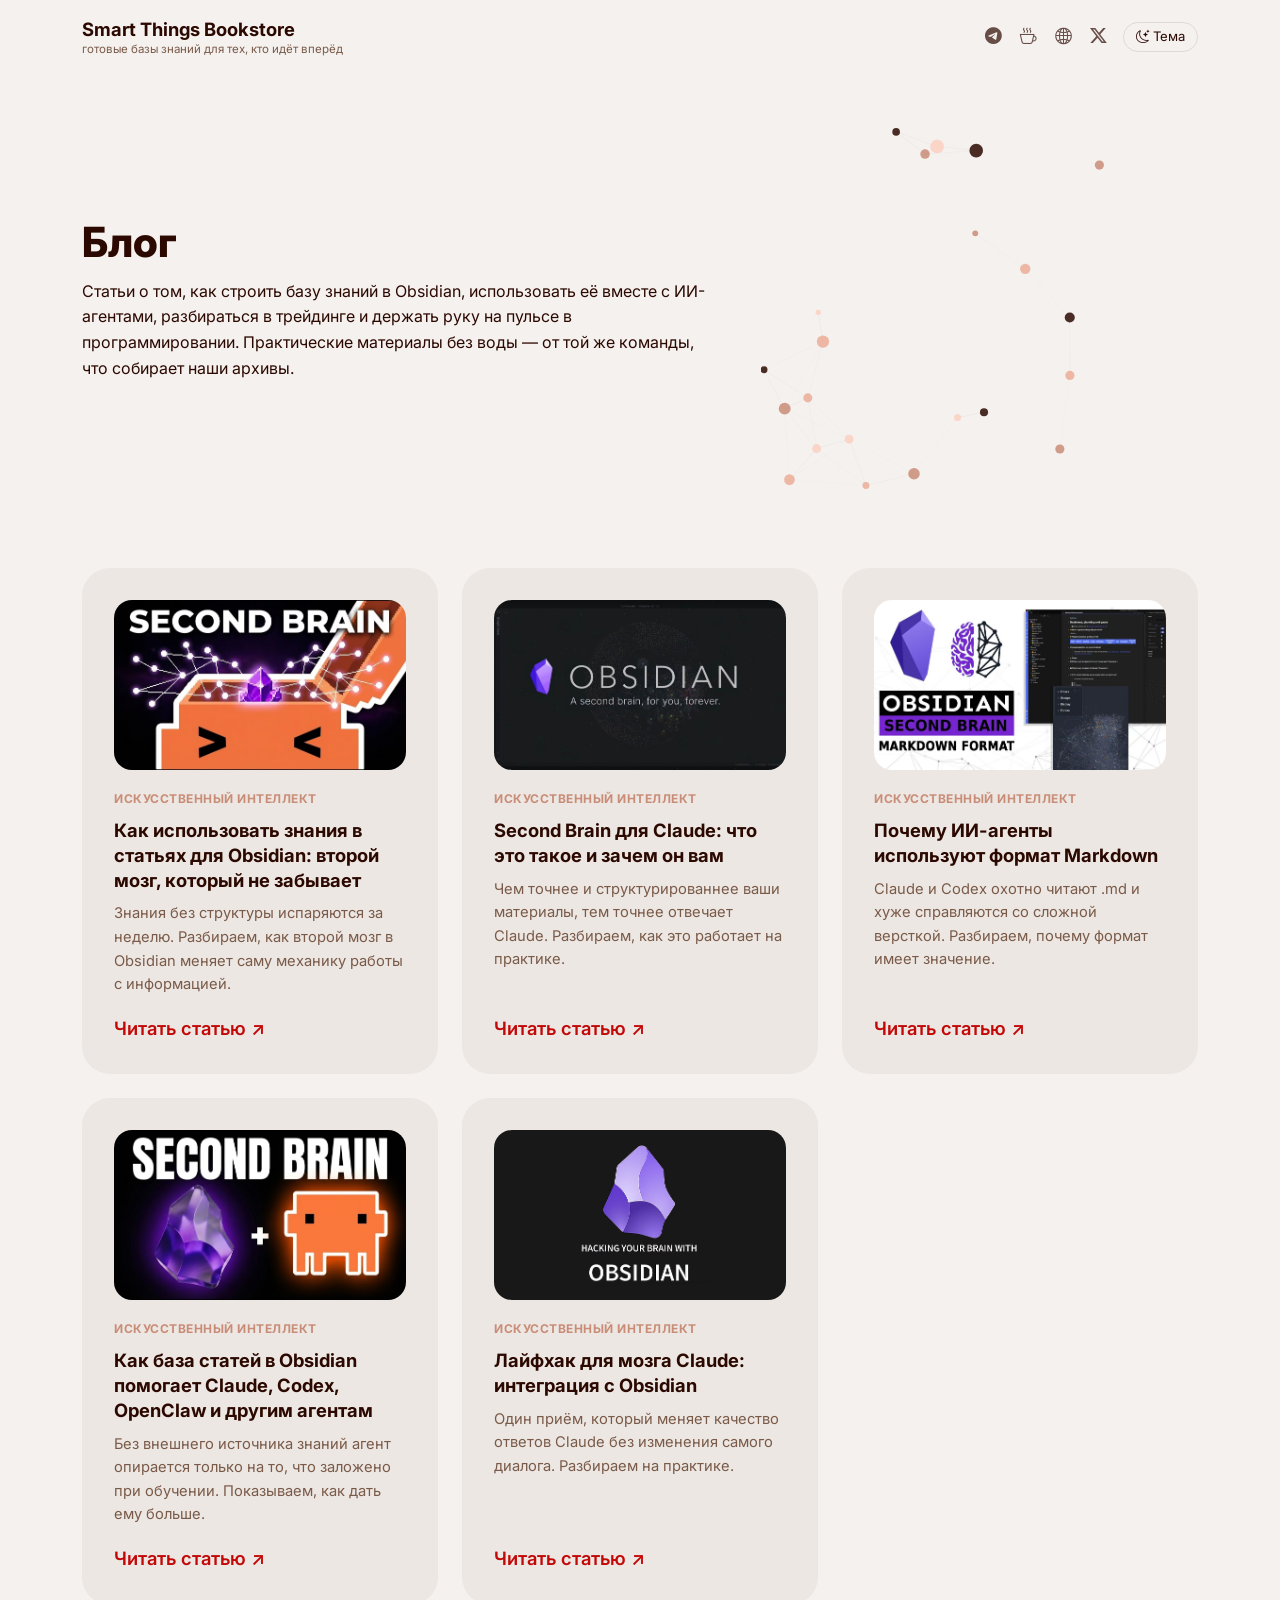
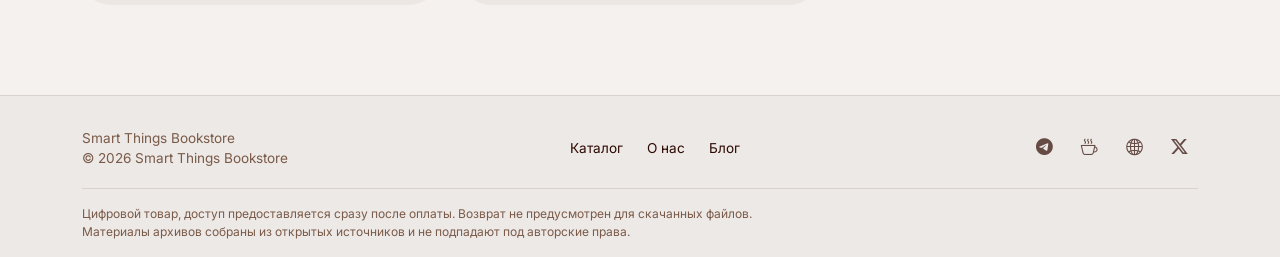
==== commit 18bef72e: "Summary all deploy" ====
--- a/blog/index.html
+++ b/blog/index.html
@@ -17,6 +17,7 @@
   gtag('config', 'G-NZB8XPNJS3');
 </script>
 <meta charset="UTF-8">
+<meta name="yandex-verification" content="767aa36fb826621a" />
 <meta name="viewport" content="width=device-width, initial-scale=1.0">
 <script>document.documentElement.setAttribute('data-theme', localStorage.getItem('theme') || 'light');</script>
 <title>Блог Smart Things Bookstore — статьи об ИИ, трейдинге и программировании</title>
@@ -30,7 +31,7 @@
 <link rel="preconnect" href="https://fonts.googleapis.com">
 <link rel="preconnect" href="https://fonts.gstatic.com" crossorigin>
 <link href="https://fonts.googleapis.com/css2?family=Inter:wght@400;500;600;700;800&display=optional" rel="stylesheet">
-<link href="https://cdn.jsdelivr.net/npm/bootstrap@5.3.3/dist/css/bootstrap.min.css" rel="stylesheet">
+<link href="https://cdn.jsdelivr.net/npm/bootstrap@5.3.8/dist/css/bootstrap.min.css" rel="stylesheet">
 <link rel="stylesheet" href="https://cdn.jsdelivr.net/npm/bootstrap-icons@1.11.3/font/bootstrap-icons.css">
 <link rel="stylesheet" href="../style.css">
 <script type="application/ld+json">
--- a/style.css
+++ b/style.css
@@ -337,21 +337,53 @@
 .article-header { padding: 1.5em 0 0; }
 .article-header h1 { font-weight: 800; font-size: 2.1em; line-height: 1.25; max-width: 780px; }
 .article-cat { font-size: 0.8rem; text-transform: uppercase; letter-spacing: 0.5px; color: var(--accent2); font-weight: 700; margin-bottom: 14px; }
+.article-figure {
+  max-width: 760px; box-sizing: border-box;
+  margin: 32px auto;
+  background: var(--surface);
+  border: 1px solid var(--border);
+  border-radius: 24px;
+  padding: 14px;
+}
 .article-cover {
-  width: 100%; height: auto; max-width: 1280px;
-  box-sizing: border-box;
-  border-radius: 28px; margin: 28px 0 8px;
-  box-shadow: 0 20px 50px rgba(44,9,0,0.08);
-}
-
-.article-body { width: 100%; box-sizing: border-box; margin: 24px 0 0; }
+  width: 100%; height: auto;
+  box-sizing: border-box; display: block;
+  border-radius: 14px;
+}
+.article-figure figcaption {
+  margin-top: 12px; padding: 0 6px 4px; text-align: center; font-style: italic;
+  font-size: 0.88rem; color: var(--text-muted);
+}
+.article-body { max-width: 760px; margin: 24px auto 0; }
+.article-body p:first-of-type { font-size: 1.18rem; font-weight: 500; }
+.article-links { width: 100%; margin: 32px 0 0; padding-top: 24px; border-top: 3px solid var(--text); }
+
+.article-grid { margin-top: 8px; }
+.article-grid p { color: var(--text); font-size: 1rem; line-height: 1.75; margin-bottom: 18px; }
+.article-grid p.lede { font-size: 1.15rem; font-weight: 600; }
+.article-grid .col-md-6:first-child { border-right: 1px solid var(--border); padding-right: 36px; }
+.article-grid .col-md-6:last-child { padding-left: 36px; }
+@media (max-width: 767px) {
+  .article-grid .col-md-6:first-child { border-right: none; padding-right: 0; border-bottom: 1px solid var(--border); padding-bottom: 24px; margin-bottom: 8px; }
+  .article-grid .col-md-6:last-child { padding-left: 0; }
+}
+
+.article-figure-inline {
+  margin: 8px 0 26px; background: var(--surface); border: 1px solid var(--border);
+  border-radius: 4px; padding: 10px; box-sizing: border-box;
+}
+.article-figure-inline img { width: 100%; height: auto; border-radius: 2px; display: block; }
+.article-figure-inline figcaption { margin-top: 8px; padding: 0 2px; font-size: 0.8rem; font-style: italic; color: var(--text-muted); }
+
+.article-external-link {
+  display: inline-block; font-weight: 700; color: var(--text);
+  text-decoration: none; border-bottom: 2px solid var(--text); padding-bottom: 1px;
+}
+.article-external-link:hover { color: var(--accent2); border-color: var(--accent2); }
+.article-thematic { margin: 4px 0 18px; padding-left: 18px; }
+.article-thematic li { color: var(--text); font-size: 0.98rem; line-height: 1.6; margin-bottom: 6px; }
+
 .article-body p { color: var(--text); font-size: 1.05rem; line-height: 1.8; margin-bottom: 22px; }
-
-.article-links {
-  width: 100%; box-sizing: border-box;
-  margin-top: 20px; padding-top: 24px;
-  border-top: 1px solid var(--border);
-}
 .article-links .article-cta {
   display: inline-block; background: var(--text); color: var(--bg);
   border-radius: 999px; padding: 12px 28px; font-weight: 600; text-decoration: none; margin-bottom: 16px;
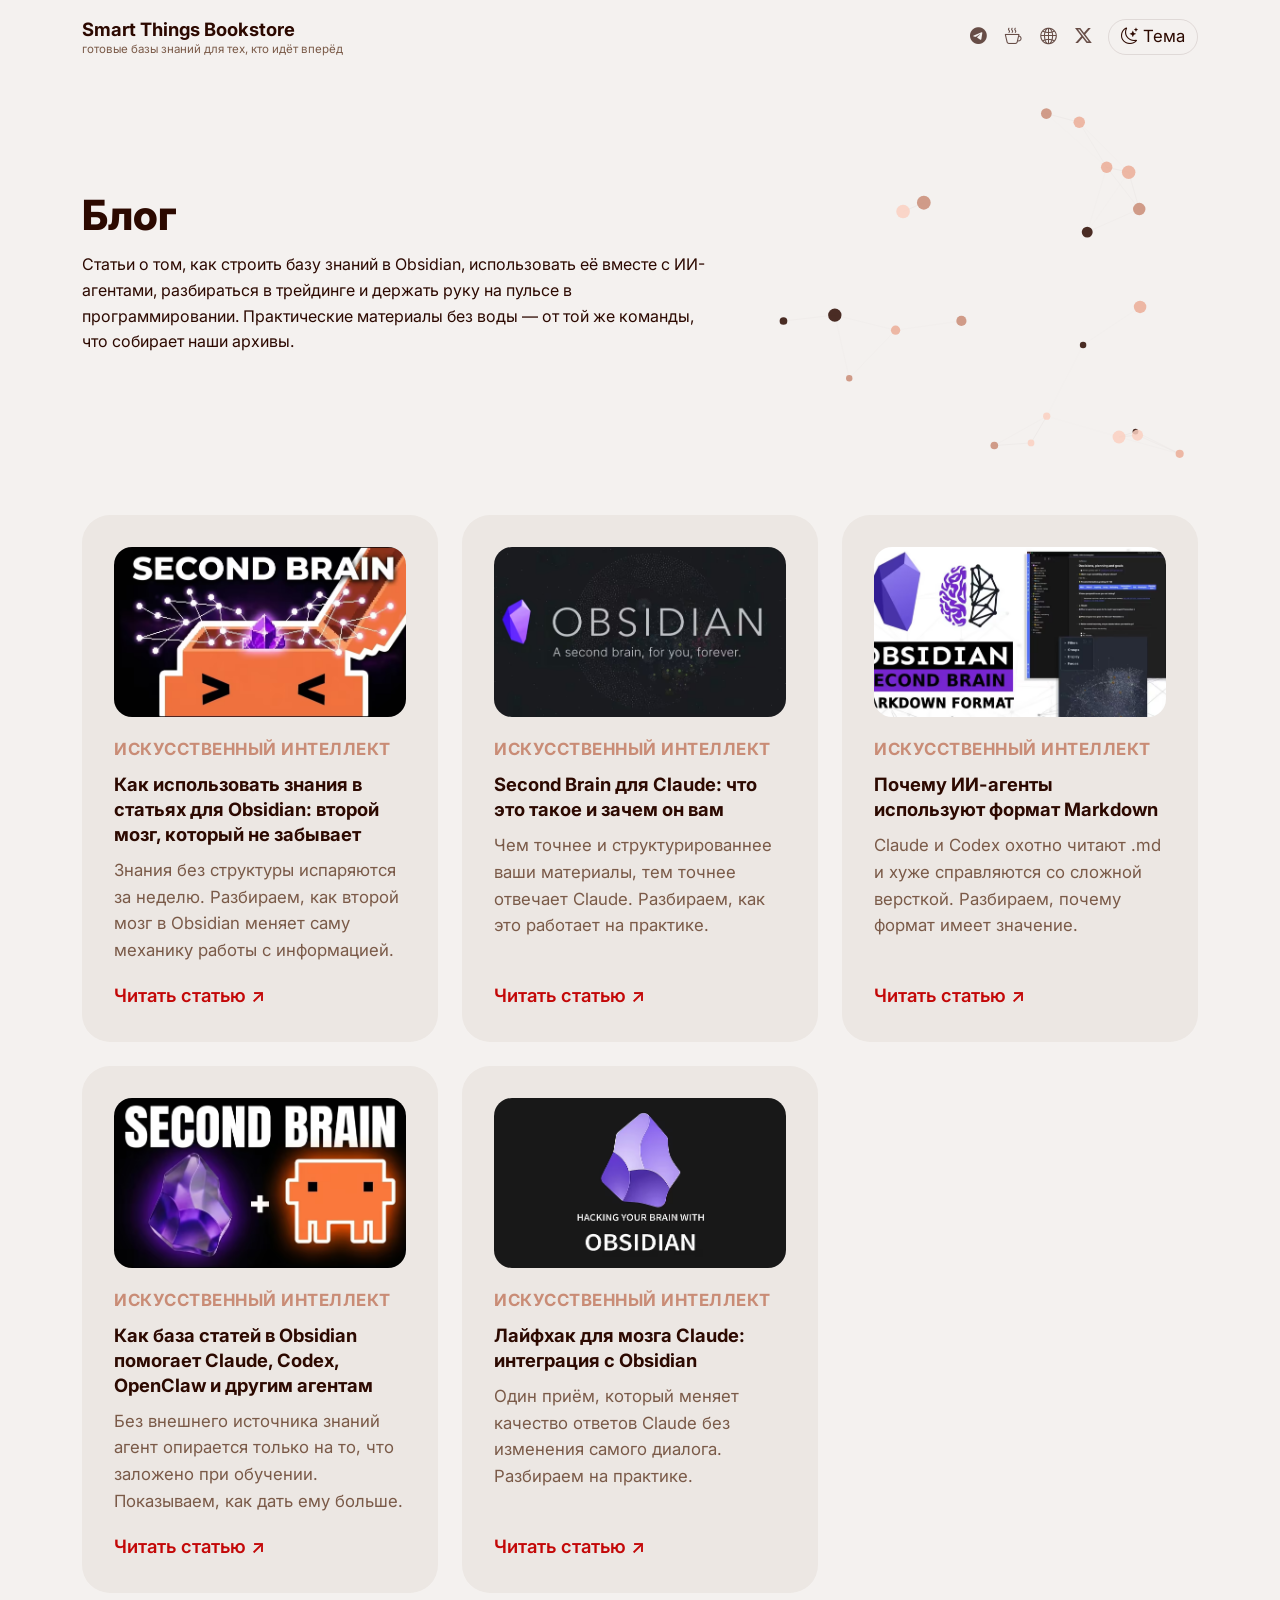
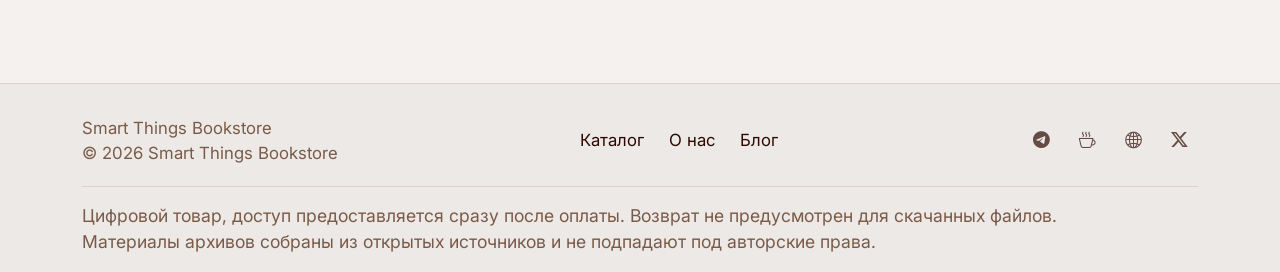
==== commit 6e35306d: "Summary btn & seo canonical" ====
--- a/blog/index.html
+++ b/blog/index.html
@@ -18,6 +18,7 @@
 </script>
 <meta charset="UTF-8">
 <meta name="yandex-verification" content="767aa36fb826621a" />
+<link rel="canonical" href="https://ebookru.github.io/blog/index.html" />
 <meta name="viewport" content="width=device-width, initial-scale=1.0">
 <script>document.documentElement.setAttribute('data-theme', localStorage.getItem('theme') || 'light');</script>
 <title>Блог Smart Things Bookstore — статьи об ИИ, трейдинге и программировании</title>
--- a/style.css
+++ b/style.css
@@ -23,12 +23,18 @@
   --surface: #574a45;
 }
 * { font-family: 'Inter', -apple-system, sans-serif; }
+html, body { height: 100%; }
 body {
   background: var(--bg);
   color: var(--text);
   transition: background 0.3s ease, color 0.3s ease;
   overflow-x: hidden;
-}
+  min-height: 100vh;
+  display: flex;
+  flex-direction: column;
+}
+main { flex: 1 0 auto; }
+footer { flex-shrink: 0; }
 .navbar { background: transparent !important; }
 .brand-name { font-weight: 700; font-size: 1.15rem; color: var(--text); }
 .brand-tagline { font-size: 0.72rem; color: var(--text-muted); display: block; margin-top: -3px; }
@@ -39,7 +45,7 @@
 .social-icons a:hover { opacity: 1; }
 .theme-toggle {
   border: 1px solid var(--border); background: transparent; color: var(--text);
-  border-radius: 20px; padding: 4px 12px; font-size: 0.82rem; margin-left: 16px;
+  border-radius: 20px; padding: 4px 12px; font-size: 1.05em; margin-left: 16px;
 }
 
 /* --- Минималистичный hero --- */
@@ -58,7 +64,7 @@
   line-height: 1.6;
 }
 .hero p.lead {
-  font-size: 0.95rem;
+  font-size: 1.05em;
   color: var(--text-muted);
   max-width: 640px;
   margin-top: 18px;
@@ -82,14 +88,14 @@
   border: 1px solid var(--border);
   border-radius: 999px;
   padding: 8px 16px;
-  font-size: 0.82rem;
+  font-size: 1.05em;
   color: var(--text-muted);
   margin-top: 16px;
 }
-.disclaimer-badge i { color: var(--accent2); font-size: 0.95rem; }
+.disclaimer-badge i { color: var(--accent2); font-size: 1.05em; }
 
 /* --- Живой граф --- */
-.graph-wrap { width: 100%; height: 420px; }
+.graph-wrap { width: 100%; height: 100%; min-height: 360px; }
 #graphSvg { width: 100%; height: 100%; }
 .graph-node { transition: r 0.3s ease; }
 .graph-edge { stroke: var(--border); stroke-width: 1; }
@@ -134,7 +140,7 @@
 }
 [data-theme="dark"] .link-more { color: #ffe098; }
 .link-more:hover { text-decoration: underline; }
-.product-price-label { font-size: 0.85rem; color: var(--text-muted); margin-bottom: 4px; line-height: 1.5; }
+.product-price-label { font-size: 1.05em; color: var(--text-muted); margin-bottom: 4px; line-height: 1.5; }
 .product-price-value { font-size: 2rem; font-weight: 800; color: var(--text); margin-bottom: 20px; }
 .btn-buy {
   background: #5b281b;
@@ -155,19 +161,19 @@
   background: var(--bg-secondary);
   border-top: 1px solid var(--border);
   padding: 32px 0 16px;
-  font-size: 0.85rem;
+  font-size: 1.05em;
   color: var(--text-muted);
 }
 footer a { color: var(--text); text-decoration: none; margin: 0 10px; }
 .footer-legal {
-  font-size: 0.75rem; margin-top: 20px;
+  font-size: 1.05em; margin-top: 20px;
   border-top: 1px solid var(--border); padding-top: 16px;
 }
 
 /* ==================================================
    Внутренние страницы товаров (product-*.html)
    ================================================== */
-.breadcrumb-nav { font-size: 0.85rem; color: var(--text-muted); padding: 10px 0 20px; }
+.breadcrumb-nav { font-size: 1.05em; color: var(--text-muted); padding: 10px 0 20px; }
 .breadcrumb-nav a { color: var(--text-muted); text-decoration: none; }
 
 .hero-panel { background: var(--bg-secondary); border-radius: 32px; padding: 56px; }
@@ -177,7 +183,7 @@
 .btn-trial {
   display: inline-block; margin-top: 26px; margin-left: 14px;
   padding: 12px 24px; border-radius: 999px; border: 1px solid var(--border);
-  color: var(--text-muted); text-decoration: none; font-size: 0.9rem; font-weight: 500;
+  color: var(--text-muted); text-decoration: none; font-size: 1.05em; font-weight: 500;
 }
 .btn-trial:hover { border-color: var(--accent2); color: var(--accent2); }
 [data-theme="dark"] .btn-trial { color: #fff; border-color: #ff1500; }
@@ -191,14 +197,14 @@
 }
 .demo-mock .mock-row {
   display: flex; align-items: center; justify-content: space-between;
-  padding: 10px 6px; border-bottom: 1px solid var(--border); font-size: 0.85rem;
+  padding: 10px 6px; border-bottom: 1px solid var(--border); font-size: 1.05em;
 }
 .demo-mock .mock-icon {
   width: 34px; height: 34px; border-radius: 8px;
   background: linear-gradient(135deg, var(--accent), var(--accent2));
   margin-right: 10px; flex-shrink: 0;
 }
-.demo-caption { text-align: center; font-size: 0.78rem; color: var(--text-muted); margin-top: 14px; }
+.demo-caption { text-align: center; font-size: 1.05em; color: var(--text-muted); margin-top: 14px; }
 
 .info-panel-section { padding: 50px 0 0; }
 .info-panel {
@@ -255,13 +261,13 @@
 .spl-tex a:hover { color: var(--bs-red); }
 
 .categories-list { display: flex; flex-wrap: wrap; gap: 10px; margin-top: 16px; }
-.categories-list span { background: var(--card-bg); border-radius: 999px; padding: 8px 16px; font-size: 0.85rem; color: var(--text); }
+.categories-list span { background: var(--card-bg); border-radius: 999px; padding: 8px 16px; font-size: 1.05em; color: var(--text); }
 
 .stats-panel { background: var(--surface); border-radius: 24px; padding: 32px; box-shadow: 0 20px 50px rgba(44,9,0,0.08); height: 100%; }
 .stats-panel .stat-row { display: flex; align-items: center; justify-content: space-between; padding: 14px 4px; border-bottom: 1px solid var(--border); }
 .stats-panel .stat-row:last-child { border-bottom: none; }
 .stats-panel .stat-value { font-weight: 800; font-size: 1.3rem; color: var(--accent2); }
-.stats-panel .stat-label { font-size: 0.9rem; color: var(--text); }
+.stats-panel .stat-label { font-size: 1.05em; color: var(--text); }
 [data-theme="dark"] .stats-panel { background: var(--card-bg); }
 [data-theme="dark"] .stats-panel .stat-value { color: var(--bg-alt); }
 [data-theme="dark"] .stats-panel .stat-label { color: #f2e9e5; }
@@ -280,7 +286,7 @@
 [data-theme="dark"] .btn-pay.crypto:hover { background: #ff1500; }
 .btn-pay.cards { background: #d15210; }
 .btn-pay.cards:hover { background: #ff0c0c; }
-.buy-note { font-size: 0.82rem; color: var(--text-muted); margin-top: 14px; }
+.buy-note { font-size: 1.05em; color: var(--text-muted); margin-top: 14px; }
 
 .accordion-item { background: transparent; border: none; border-bottom: 1px solid var(--border); }
 .accordion-button { background: transparent; color: var(--text); font-weight: 500; box-shadow: none; padding: 18px 4px; }
@@ -327,16 +333,45 @@
   border-radius: 18px; margin-bottom: 20px;
 }
 .blog-card .blog-cat {
-  font-size: 0.75rem; text-transform: uppercase; letter-spacing: 0.5px;
+  font-size: 1.05em; text-transform: uppercase; letter-spacing: 0.5px;
   color: var(--accent2); font-weight: 700; margin-bottom: 10px;
 }
 .blog-card h3 { font-size: 1.15rem; font-weight: 700; margin-bottom: 10px; line-height: 1.35; }
-.blog-card p.blog-excerpt { color: var(--text-muted); font-size: 0.92rem; line-height: 1.6; flex: 1; margin-bottom: 18px; }
+.blog-card p.blog-excerpt { color: var(--text-muted); font-size: 1.05em; line-height: 1.6; flex: 1; margin-bottom: 18px; }
 .blog-card .link-more { margin-bottom: 0; }
 
 .article-header { padding: 1.5em 0 0; }
 .article-header h1 { font-weight: 800; font-size: 2.1em; line-height: 1.25; max-width: 780px; }
-.article-cat { font-size: 0.8rem; text-transform: uppercase; letter-spacing: 0.5px; color: var(--accent2); font-weight: 700; margin-bottom: 14px; }
+.article-cat { font-size: 1.05em; text-transform: uppercase; letter-spacing: 0.5px; color: var(--accent2); font-weight: 700; margin-bottom: 14px; }
+
+/* --- Article showcase: cover image + "other articles" links panel --- */
+.article-showcase { padding: 8px 0 0; }
+.article-showcase .article-figure-inline {
+  max-width: none; width: 100%; margin: 0;
+  background: transparent; border: none; padding: 0; border-radius: 0;
+}
+.article-showcase .article-figure-inline img { max-width: none; border-radius: 14px; }
+.article-showcase .article-figure-inline figcaption { padding: 0; }
+.showcase-title { font-size: 1.55rem; font-weight: 800; margin-bottom: 26px; }
+.showcase-list { list-style: none; padding: 0; margin: 0; display: flex; flex-direction: column; gap: 26px; }
+.showcase-list li { display: flex; align-items: flex-start; gap: 12px; }
+.showcase-list li i { color: var(--accent2); font-size: 1.2rem; margin-top: 2px; flex-shrink: 0; }
+.showcase-list li a { color: var(--text); text-decoration: none; font-size: 1.08rem; line-height: 1.5; font-weight: 600; }
+.showcase-list li a:hover { color: var(--accent2); }
+
+/* --- Share row --- */
+.article-share { margin-top: 12px; padding-top: 28px; border-top: 1px solid var(--border); text-align: center; }
+.article-share .share-label { font-size: 1.05em; letter-spacing: 2px; text-transform: uppercase; color: var(--text-muted); margin-bottom: 16px; }
+.article-share .share-icons { display: flex; justify-content: center; gap: 14px; }
+.article-share .share-icons a {
+  width: 40px; height: 40px; border-radius: 50%; display: flex; align-items: center; justify-content: center;
+  background: var(--surface); color: var(--text); border: 1px solid var(--border); text-decoration: none; font-size: 1rem;
+}
+.article-share .share-icons a:hover { background: var(--text); color: var(--bg); }
+
+@media (max-width: 991px) {
+  .showcase-list { margin-top: 24px; }
+}
 .article-figure {
   max-width: 760px; box-sizing: border-box;
   margin: 32px auto;
@@ -352,28 +387,29 @@
 }
 .article-figure figcaption {
   margin-top: 12px; padding: 0 6px 4px; text-align: center; font-style: italic;
-  font-size: 0.88rem; color: var(--text-muted);
+  font-size: 1.05em; color: var(--text-muted);
 }
 .article-body { max-width: 760px; margin: 24px auto 0; }
 .article-body p:first-of-type { font-size: 1.18rem; font-weight: 500; }
 .article-links { width: 100%; margin: 32px 0 0; padding-top: 24px; border-top: 3px solid var(--text); }
 
-.article-grid { margin-top: 8px; }
-.article-grid p { color: var(--text); font-size: 1rem; line-height: 1.75; margin-bottom: 18px; }
+.article-grid {
+  margin-top: 8px;
+  column-count: 2; column-gap: 64px; column-rule: 1px solid var(--border);
+}
+.article-grid p { color: var(--text); font-size: 1rem; line-height: 1.75; margin-bottom: 18px; break-inside: avoid; }
 .article-grid p.lede { font-size: 1.15rem; font-weight: 600; }
-.article-grid .col-md-6:first-child { border-right: 1px solid var(--border); padding-right: 36px; }
-.article-grid .col-md-6:last-child { padding-left: 36px; }
+.article-grid ul.article-thematic { break-inside: avoid; }
 @media (max-width: 767px) {
-  .article-grid .col-md-6:first-child { border-right: none; padding-right: 0; border-bottom: 1px solid var(--border); padding-bottom: 24px; margin-bottom: 8px; }
-  .article-grid .col-md-6:last-child { padding-left: 0; }
+  .article-grid { column-count: 1; column-rule: none; }
 }
 
 .article-figure-inline {
-  margin: 8px 0 26px; background: var(--surface); border: 1px solid var(--border);
-  border-radius: 4px; padding: 10px; box-sizing: border-box;
-}
-.article-figure-inline img { width: 100%; height: auto; border-radius: 2px; display: block; }
-.article-figure-inline figcaption { margin-top: 8px; padding: 0 2px; font-size: 0.8rem; font-style: italic; color: var(--text-muted); }
+  margin: 24px 0 0; background: var(--surface); border: 1px solid var(--border);
+  border-radius: 4px; padding: 10px; box-sizing: border-box; max-width: 660px;
+}
+.article-figure-inline img { width: 100%; height: auto; border-radius: 2px; display: block; max-width: 638px; }
+.article-figure-inline figcaption { margin-top: 8px; padding: 0 2px; font-size: 1.05em; font-style: italic; color: var(--text-muted); }
 
 .article-external-link {
   display: inline-block; font-weight: 700; color: var(--text);
@@ -381,7 +417,7 @@
 }
 .article-external-link:hover { color: var(--accent2); border-color: var(--accent2); }
 .article-thematic { margin: 4px 0 18px; padding-left: 18px; }
-.article-thematic li { color: var(--text); font-size: 0.98rem; line-height: 1.6; margin-bottom: 6px; }
+.article-thematic li { color: var(--text); font-size: 1.05em; line-height: 1.6; margin-bottom: 6px; }
 
 .article-body p { color: var(--text); font-size: 1.05rem; line-height: 1.8; margin-bottom: 22px; }
 .article-links .article-cta {
@@ -389,7 +425,7 @@
   border-radius: 999px; padding: 12px 28px; font-weight: 600; text-decoration: none; margin-bottom: 16px;
 }
 .article-links .article-cta:hover { background: var(--accent2); color: #fff; }
-.article-links .article-next { display: block; color: var(--text-muted); font-size: 0.92rem; }
+.article-links .article-next { display: block; color: var(--text-muted); font-size: 1.05em; }
 .article-links .article-next a { color: var(--accent2); font-weight: 600; text-decoration: none; }
 .article-links .article-next a:hover { text-decoration: underline; }
 
@@ -397,3 +433,25 @@
   .blog-hero h1 { font-size: 2em; }
   .article-header h1 { font-size: 1.6em; }
 }
+
+.pay-modal-overlay {
+  display: none; position: fixed; inset: 0; background: rgba(0,0,0,0.6);
+  z-index: 2000; align-items: center; justify-content: center; padding: 20px;
+}
+.pay-modal-overlay.active { display: flex; }
+.pay-modal {
+  background: var(--card-bg); border-radius: 20px; padding: 32px; max-width: 420px; width: 100%;
+  position: relative; box-shadow: 0 20px 60px rgba(0,0,0,0.3);
+}
+.pay-modal h3 { font-weight: 800; margin-bottom: 10px; }
+.pay-modal-desc { color: var(--text-muted); font-size: 1.05em; margin-bottom: 20px; }
+.pay-modal-close {
+  position: absolute; top: 14px; right: 18px; background: none; border: none;
+  font-size: 1.6rem; line-height: 1; color: var(--text-muted); cursor: pointer;
+}
+.pay-modal-note { font-size: 1.05em; color: var(--text-muted); margin-top: 12px; text-align: center; }
+
+.find-purchase-link { color: #ff1500; text-decoration: none; }
+.find-purchase-link:hover { color: #950301; }
+[data-theme="dark"] .find-purchase-link { color: #aaa; }
+[data-theme="dark"] .find-purchase-link:hover { color: #f7fd0d; }
